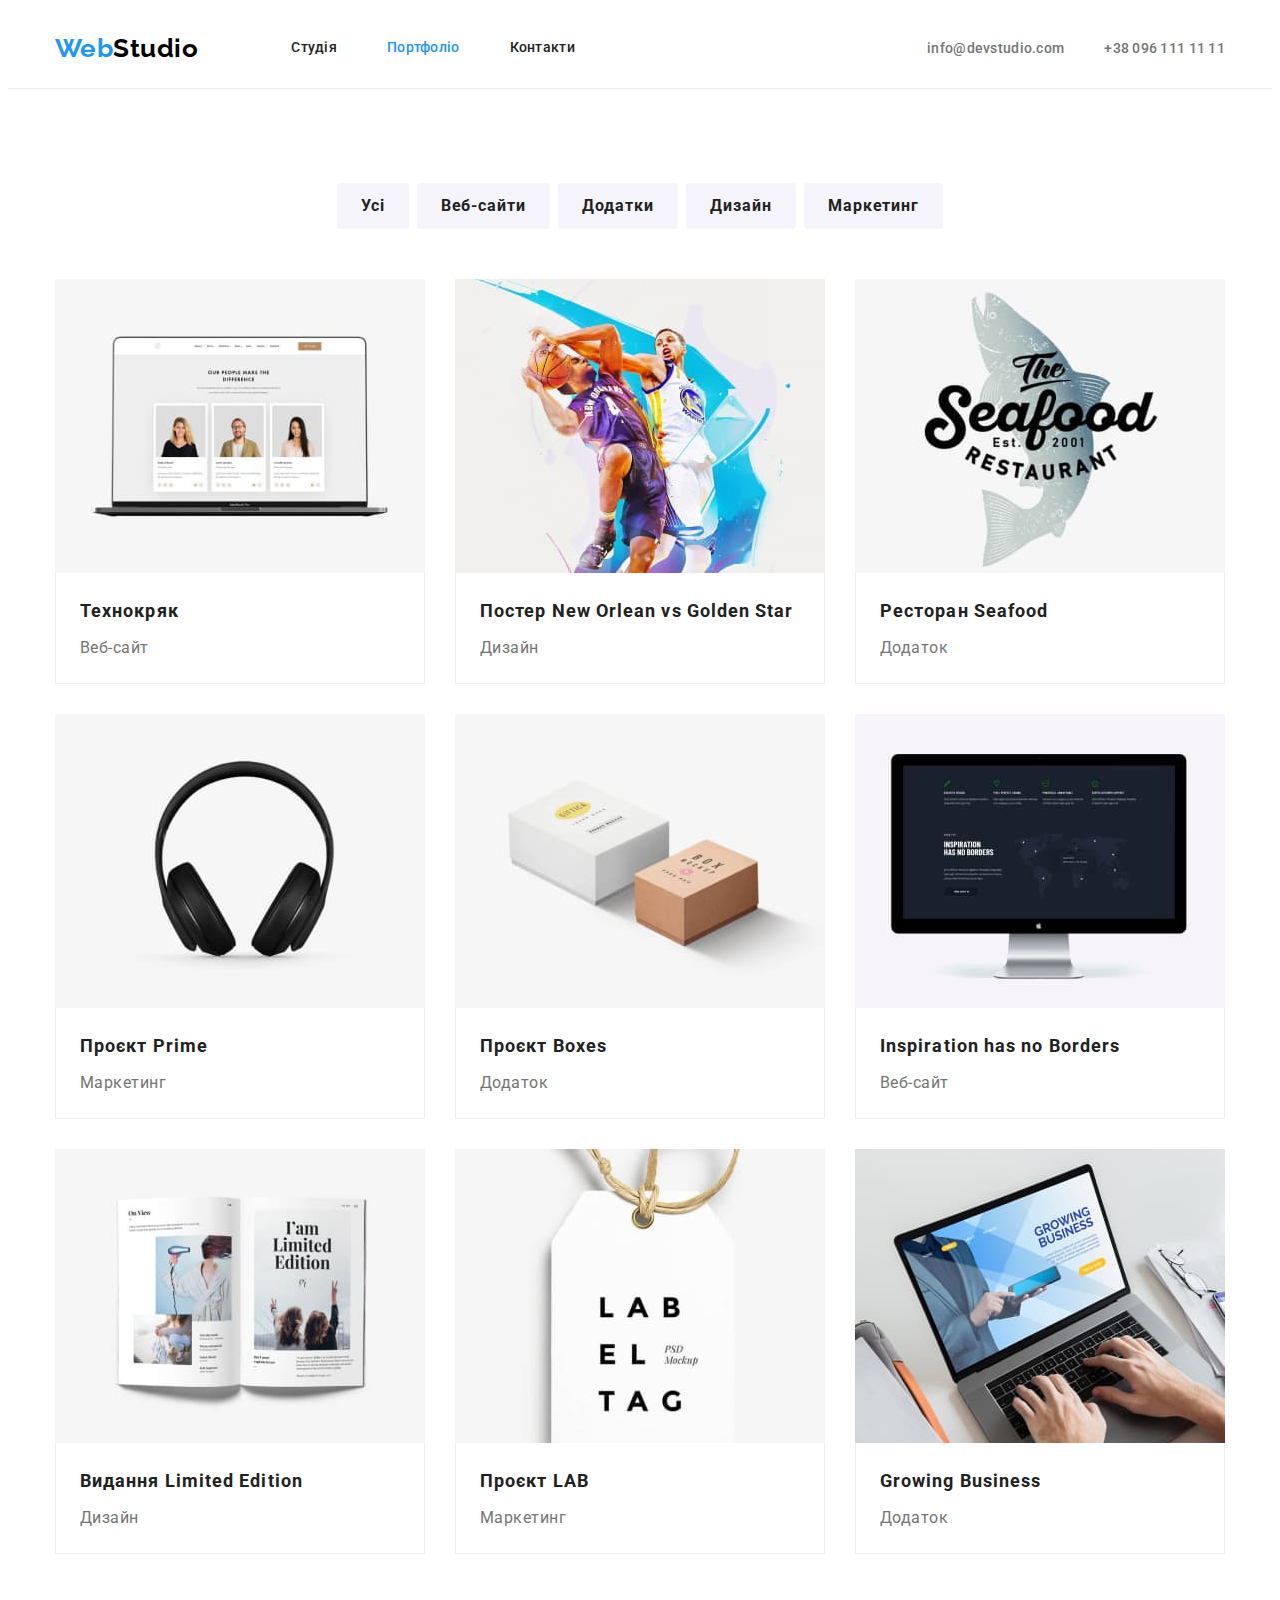
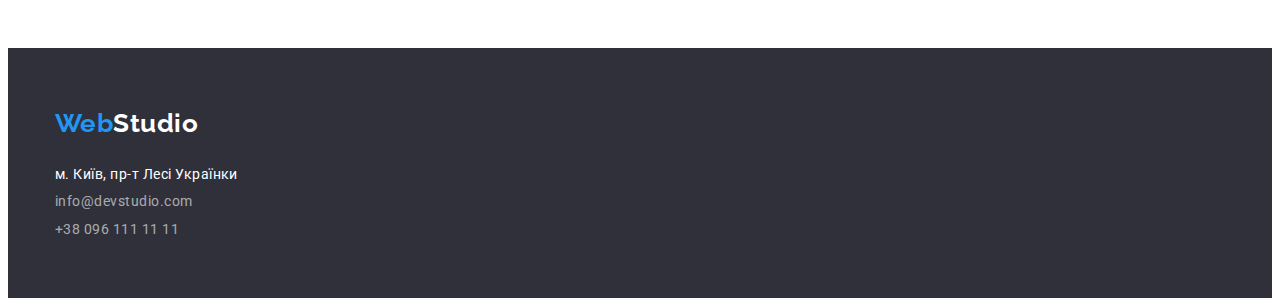
==== portfolio.html @ 158a0b50 "клонував" ====
<!DOCTYPE html>
<html lang="uk">

<head>
    <meta charset="UTF-8">
    <meta http-equiv="X-UA-Compatible" content="IE=edge">
    <meta name="viewport" content="width=device-width, initial-scale=1.0">
    <title>WebStudio</title>
    <link rel="preconnect" href="https://fonts.googleapis.com">
    <link rel="preconnect" href="https://fonts.gstatic.com" crossorigin>
    <link href="https://fonts.googleapis.com/css2?family=Raleway:wght@700&family=Roboto:wght@400;500;700;900&display=swap"
        rel="stylesheet">
    <link rel="stylesheet" href="https://cdnjs.cloudflare.com/ajax/libs/modern-normalize/1.1.0/modern-normalize.min.css"
        integrity="sha512-wpPYUAdjBVSE4KJnH1VR1HeZfpl1ub8YT/NKx4PuQ5NmX2tKuGu6U/JRp5y+Y8XG2tV+wKQpNHVUX03MfMFn9Q=="
        crossorigin="anonymous" referrerpolicy="no-referrer">
    <link rel="stylesheet" href="./css/styles.css">
</head>

<body>
    <!-- Шапка сайта -->
<header class="header">
    <div class="container header-wrap">
        <a href="./index.html" class="logo">Web<span class="header-logo">Studio</span></a>
        <nav>
            <ul class="site-nav list">
                <li class="item">
                    <a href="./index.html" class="link ">Студія</a>
                </li>
                <li class="item">
                    <a href="./portfolio.html" class="link active">Портфоліо</a>
                </li>
                <li class="item">
                    <a href="" class="link">Контакти</a>
                </li>
            </ul>
        </nav>
        <ul class="contacts list">
            <li class="item"><a href="mailto:info@devstudio.com" class="contacts-link">info@devstudio.com</a> </li>
            <li class="item"><a href="tel:+380961111111" class="contacts-link">+38 096 111 11 11</a> </li>
        </ul>
    </div>
</header>

<main>
    <section class="sections work">
        <div class="container">
            <ul class="filter list">
                <li class="item">
                    <button class="button seconadry">Усі</button>
                </li>
                <li class="item">
                    <button class="button seconadry">Веб-сайти</button>
                </li>
                <li class="item">
                    <button class="button seconadry">Додатки</button>
                </li>
                <li class="item">
                    <button class="button seconadry">Дизайн</button>
                </li>
                <li class="item">
                    <button class="button seconadry">Маркетинг</button>
                </li>
            </ul>

            <ul class="items list">
                <li class="item">
                    <a href="#" class="work-link">
                        <img class="item" src="./images/techno.jpg" alt="Ноутбук з відкритим сайтом" width="370">
                        <div class="wrapper">
                            <h2 class="work-title">Технокряк</h2>
                            <p class="work-text">Веб-сайт</p>
                        </div>
                    </a>
                </li>
                <li class="item">
                    <a href="" class="work-link">
                        <img class="item" src="./images/poster.jpg" alt="два баскетболіста" width="370">
                        <div class="wrapper">
                            <h2 class="work-title">Постер New Orlean vs Golden Star</h2>
                            <p class="work-text">Дизайн</p>
                        </div>
                    </a>   
                </li>
                <li class="item">
                    <a href="" class="work-link">
                        <img class="item" src="./images/seafood.jpg" alt="реклама ресторана" width="370">
                        <div class="wrapper">
                            <h2 class="work-title">Ресторан Seafood</h2>
                            <p class="work-text">Додаток</p>
                        </div>
                    </a>
                </li>
                <li class="item">
                    <a href="" class="work-link">
                        <img class="item" src="./images/prime.jpg" alt="навушники" width="370">
                        <div class="wrapper">
                            <h2 class="work-title">Проєкт Prime</h2>
                            <p class="work-text">Маркетинг</p>
                        </div>
                    </a>    
                </li>
                <li class="item">
                    <a href="" class="work-link">
                        <img class="item" src="./images/boxes.jpg" alt="коробки доставки" width="370">
                        <div class="wrapper">
                            <h2 class="work-title">Проєкт Boxes</h2>
                            <p class="work-text">Додаток</p>
                        </div>
                    </a>    
                </li>
                <li class="item">
                    <a href="" class="work-link">
                        <img class="item" src="./images/noborders.jpg" alt="imac з відкритим сайтом" width="370">
                        <div class="wrapper">
                            <h2 class="work-title">Inspiration has no Borders</h2>
                            <p class="work-text">Веб-сайт</p>
                        </div>
                    </a>
                </li>
                <li class="item">
                    <a href="" class="work-link">
                        <img class="item" src="./images/edition.jpg" alt="брошура видання Limited Edition" width="370">
                        <div class="wrapper">
                            <h2 class="work-title">Видання Limited Edition</h2>
                            <p class="work-text">Дизайн</p>
                        </div>
                    </a>    
                </li>
                <li class="item">
                    <a href="" class="work-link">
                        <img class="item" src="./images/lab.jpg" alt="бірка лаб" width="370">
                        <div class="wrapper">
                            <h2 class="work-title">Проєкт LAB</h2>
                            <p class="work-text">Маркетинг</p>
                        </div>
                    </a>    
                </li>
                <li class="item">
                    <a href="" class="work-link">
                        <img class="item" src="./images/business.jpg" alt="Ноутбук з відкритим додатком" width="370">
                        <div class="wrapper">
                            <h2 class="work-title">Growing Business</h2>
                            <p class="work-text">Додаток</p>
                        </div>
                    </a>    
                </li>
            </ul>
        </div>
    </section>
</main>

    <!-- Футер -->
    <footer>
        <div class="container">
            <a href="./index.html" class="logo">Web<span class="footer-logo">Studio</span></a>
            <address class="footer-address">
                м. Київ, пр-т Лесі Українки
                <ul class="contacts-footer list">
                    <li class="item"><a href="mailto:info@devstudio.com" class="link">info@devstudio.com</a> </li>
                    <li class="item"><a href="tel:+380961111111" class="link">+38 096 111 11 11</a> </li>
                </ul>
            </address>
        </div>
    </footer>
</body>
</html>
---- css/styles.css ----
/* Палітра
білий #FFFFFF
акцент #2196F3
заголовки #212121
текст #757575 */

*,
*::before,
*::after {
    box-sizing: border-box;
}
:root{
    --primary-text-color:#757575;
    --title-text-color:#212121;
    --accent-color:#2196F3;
    --white-color:#FFFFFF;
    --primery-bgc:#F5F4FA;
    --secondary-bgc:#2F303A;
}
body{
    font-family: 'Roboto',sans-serif;
    letter-spacing: 0.03em;

    background: var(--white-color);
    color:var(--primary-text-color)
}
h1,h2,h3,h4,h5,h6,p{
    margin: 0;
}
.list {
    margin-top: 0;
    margin-bottom: 0;
    padding-left: 0;

    list-style: none;
}
.container{
    margin-right: auto;
    margin-left: auto;
    padding-right: 15px;
    padding-left: 15px;
    width: 1200px;
}
img {
    display: block;
}
/* button */
.button {
    padding: 6px 22px;
    border-radius: 4px;

    color: var(--title-text-color);
    background-color: var(--white-color);
    border-color: transparent;
    font-family: inherit;
    font-weight: 700;
    font-size: 16px;
    line-height: 1.87;
    letter-spacing: 0.06em;
}
.button.primary{
    color: var(--white-color);
    background-color:var(--accent-color);
    box-shadow: 0px 3px 1px rgba(0, 0, 0, 0.1), 0px 1px 2px rgba(0, 0, 0, 0.08), 0px 2px 2px rgba(0, 0, 0, 0.12);
    
}
.button.seconadry{
    color: var(--title-text-color);
    background-color: var(--primery-bgc);
}
.button.seconadry:hover,
.button.seconadry:focus{
    color: var(--white-color);
    background-color: var(--accent-color);
    box-shadow: 0px 3px 1px rgba(0, 0, 0, 0.1), 0px 1px 2px rgba(0, 0, 0, 0.08), 0px 2px 2px rgba(0, 0, 0, 0.12);
}
/* Header */
.header{
    border-bottom: 1px solid #ECECEC;
}

.header-wrap{
    display: flex;
    align-items: center;
}
/* logo */
.logo{
    margin-right: 93px;

    color:var(--accent-color);
    font-family: 'Raleway', sans-serif;
    font-weight: 700;
    font-size: 26px;
    line-height: 1.19;
    text-decoration: none;
}
.header-logo{
    color: #000000;
}
/* nav */
.site-nav{
    display: flex;
}
.site-nav .item:not(:last-child){
    margin-right: 50px;
}

.site-nav .link{
    display: block;
    padding-top: 32px;
    padding-bottom: 32px;

    color: var(--title-text-color);
    font-weight: 500;
    font-size: 14px;
    line-height: 1.14;
    letter-spacing: 0.02em;
    text-decoration: none;
}
.site-nav .link:hover,
.site-nav .link:focus {
    color: var(--accent-color);
}
.site-nav .active{
    color: var(--accent-color);
}
/* contact */
.contacts{
    display: flex;
    margin-left: auto;
}
.contacts > .item:not(:last-child){
    margin-right: 40px;
}
.contacts .contacts-link{
    color: var(--primary-text-color);
    font-weight: 500;
    font-size: 14px;
    line-height: 1.14;
    letter-spacing: 0.02em;
    text-decoration: none;
}
.contacts .contacts-link:hover,
.contacts .contacts-link:focus {
    color: var(--accent-color);
}

/* hero */
.hero{
    text-align: center;
    padding-top: 200px;
    padding-bottom: 200px;

    background-color:var(--secondary-bgc);
}
.hero-title {
    margin-left: auto;
    margin-right: auto;
    margin-bottom: 30px;
    width: 696px;

    color: var(--white-color);
    font-weight: 900;
    font-size: 44px;
    line-height: 1.36;
    letter-spacing: 0.06em;
    text-transform: uppercase;
}
/* Sections */
.sections{
    padding-bottom: 94px;
    padding-top: 94px;
}
.sections-title {
    margin-bottom: 50px;
    text-align: center;

    color: var(--title-text-color);
    font-weight: 700;
    font-size: 36px;
    line-height: 1.16;
}
/* features */
.feature{
    padding-bottom: 0;
}
.features{
    display: flex;
}
.features > .item{
    width: 270px;
}
.features>.item:not(:last-child){
    margin-right: 30px;
}

.features .title{
    margin-bottom: 10px;

    color: var(--title-text-color);
    font-weight: 700;
    font-size: 14px;
    line-height: 1.14;
}
.features .text{

    font-weight: 400;
    font-size: 14px;
    line-height: 1.71;

}

/* Description */
.desc{
    display: flex;
}
.desc > .item:not(:last-child){
    margin-right: 30px;
}

/* team  */
.sections.team{
    background-color: var(--primery-bgc);
}
.team-list{
    display: flex;
}
.team-list > .item{
    width: 270px;
    border-radius: 0px 0px 4px 4px;
    
    background-color: var(--white-color);
    box-shadow: 0px 1px 3px rgba(0, 0, 0, 0.12), 0px 1px 1px rgba(0, 0, 0, 0.14), 0px 2px 1px rgba(0, 0, 0, 0.2);
}
.team-list>.item:not(:last-child){
    margin-right: 30px;
}
.team-wrapper{
    padding-top: 30px;
    padding-bottom: 30px;
}
.team-title{
    margin-bottom: 10px;
    text-align: center;

    color: var(--title-text-color);
    font-weight: 500;
    font-size: 16px;
    line-height: 1.18;
}
.team .text{
    text-align: center;

    font-weight: 400;
    font-size: 16px;
    line-height: 1.18;   
}
/* footer */
footer{
    background-color: var(--secondary-bgc);
    padding-top: 60px;
    padding-bottom: 60px;
}

.footer-logo{
    color: var(--white-color);
}
.footer-address{
    margin-top: 28px;

    color: var(--white-color);
    font-weight: 400;
    font-size: 14px;
    line-height: 1.14;
    font-style: normal;
}
/* contact */
.contacts-footer{
    margin-top: 12px;
}
.contacts-footer .link{
    color: rgba(255, 255, 255, 0.6);
    font-weight: 400;
    font-size: 14px;
    line-height: 1.14;
    text-decoration: none;
}

.contacts-footer .link:hover,
.contacts-footer .link:focus {
    color: var(--accent-color);
}
.contacts-footer > .item:not(:first-child) {
    margin-top: 12px;
}

/* Portfolio */
.filter{
    display: flex;
    justify-content: center;
    margin-bottom: 50px;
}
.filter > .item:not(:last-child){
    margin-right: 8px;
}

.items{
    margin: -15px;
    display: flex;
    flex-wrap: wrap;  
}
.items > .item{
    margin: 15px;
    background-color:var(--white-color);
}
.items .wrapper{
    border: 1px solid #EEEEEE;
    border-top: none;
    padding: 20px 24px;
}
.work-title{
    margin-bottom: 4px;

    color: var(--title-text-color);
    font-weight: 700;
    font-size: 18px;
    line-height: 2;
    letter-spacing: 0.06em;
}
.work-text{

    color: var(--primary-text-color);
    font-weight: 400;
    font-size: 16px;
    line-height: 1.87;  
}
.work-link {
    text-decoration: none;
}
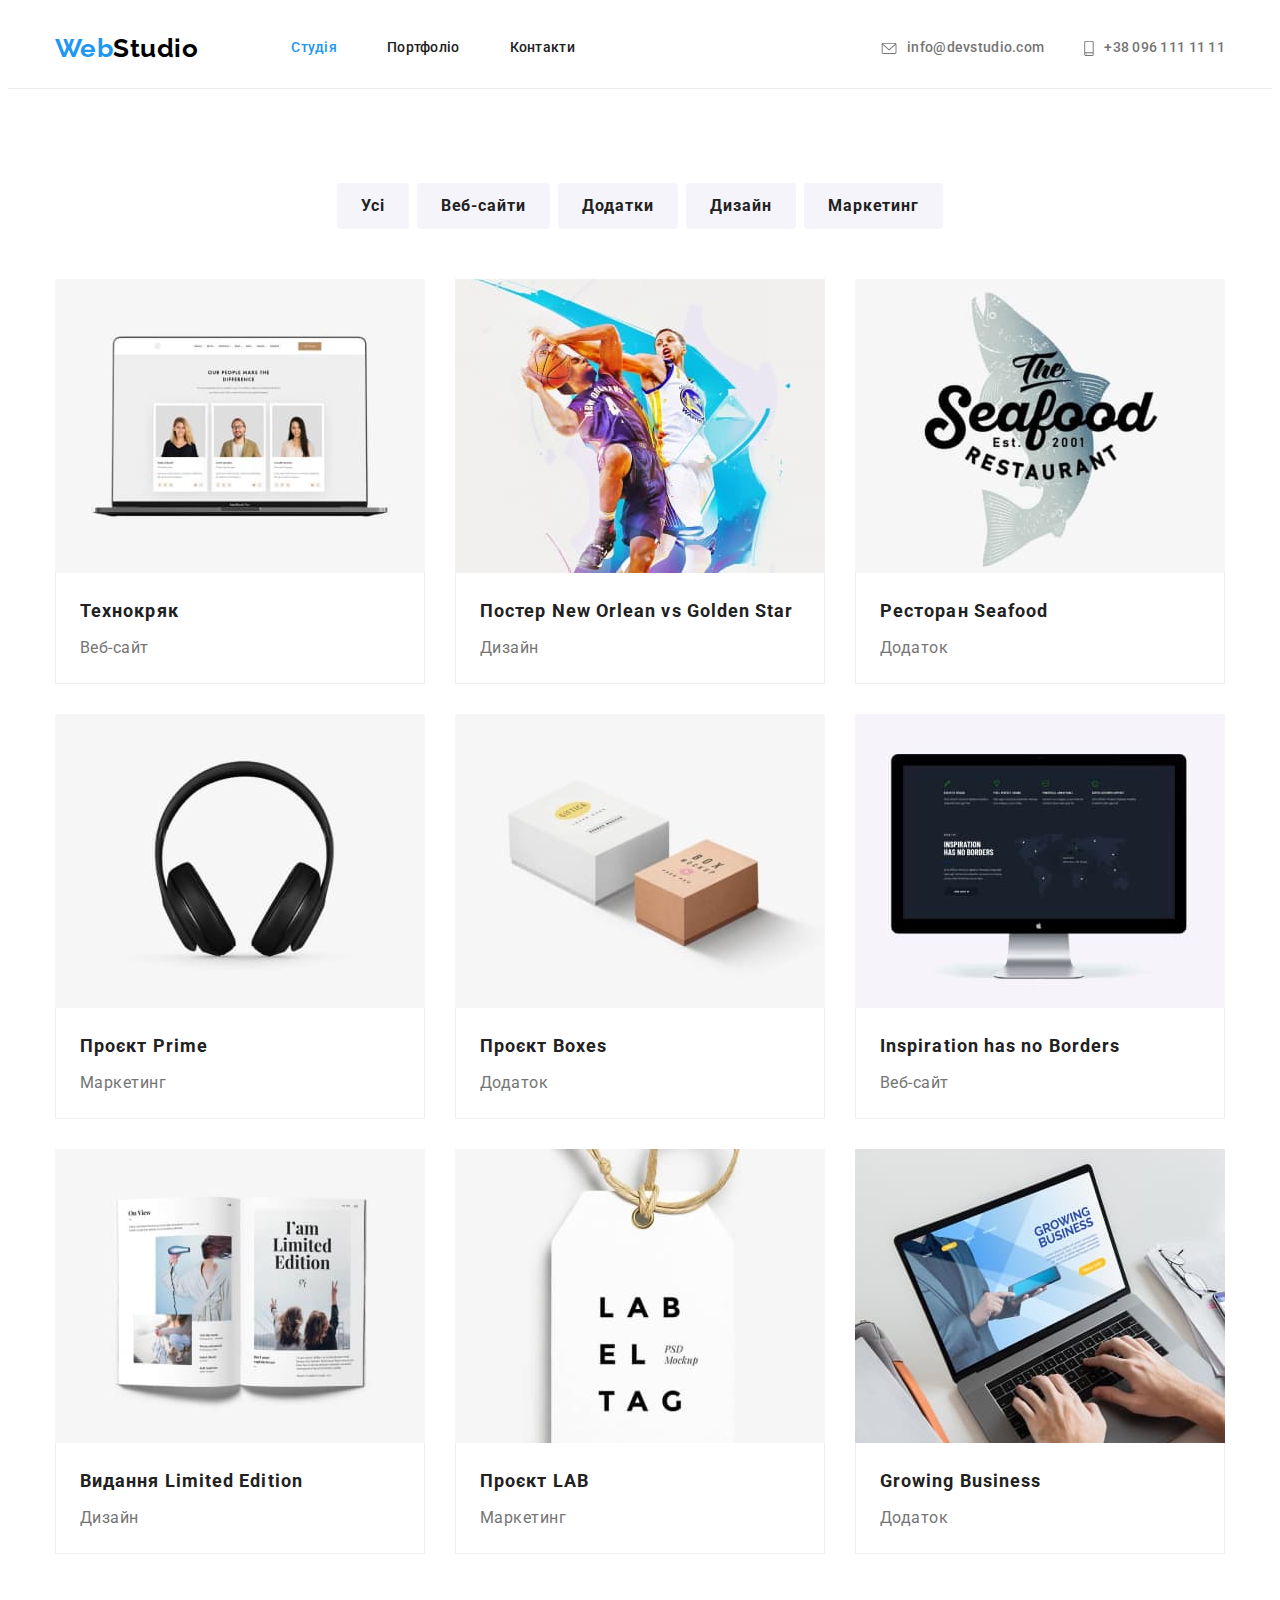
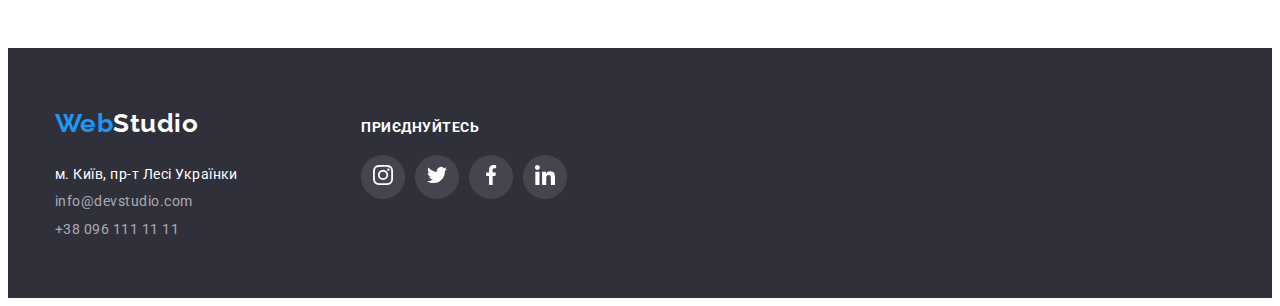
==== commit 9fd1106b: "dz4" ====
--- a/portfolio.html
+++ b/portfolio.html
@@ -24,10 +24,10 @@
         <nav>
             <ul class="site-nav list">
                 <li class="item">
-                    <a href="./index.html" class="link ">Студія</a>
-                </li>
-                <li class="item">
-                    <a href="./portfolio.html" class="link active">Портфоліо</a>
+                    <a href="./index.html" class="link active">Студія</a>
+                </li>
+                <li class="item">
+                    <a href="./portfolio.html" class="link">Портфоліо</a>
                 </li>
                 <li class="item">
                     <a href="" class="link">Контакти</a>
@@ -35,8 +35,16 @@
             </ul>
         </nav>
         <ul class="contacts list">
-            <li class="item"><a href="mailto:info@devstudio.com" class="contacts-link">info@devstudio.com</a> </li>
-            <li class="item"><a href="tel:+380961111111" class="contacts-link">+38 096 111 11 11</a> </li>
+            <li class="item"><a href="mailto:info@devstudio.com" class="contacts-link">
+                    <svg class="envelope">
+                        <use href="./images/icons.svg#envelope" width="16" height="12"></use>
+                    </svg>
+                    info@devstudio.com</a> </li>
+            <li class="item"><a href="tel:+380961111111" class="contacts-link">
+                    <svg class="smartphone">
+                        <use href="./images/icons.svg#smartphone" width="10" height="16"></use>
+                    </svg>
+                    +38 096 111 11 11</a> </li>
         </ul>
     </div>
 </header>
@@ -150,8 +158,9 @@
 </main>
 
     <!-- Футер -->
-    <footer>
-        <div class="container">
+<footer>
+    <div class="container footer">
+        <div>
             <a href="./index.html" class="logo">Web<span class="footer-logo">Studio</span></a>
             <address class="footer-address">
                 м. Київ, пр-т Лесі Українки
@@ -161,6 +170,40 @@
                 </ul>
             </address>
         </div>
-    </footer>
+        <div class="invite">
+            <h3 class="invite-title">приєднуйтесь</h3>
+            <ul class="social list">
+                <li class="item ">
+                    <a href="" class="">
+                        <svg class="icon">
+                            <use href="./images/icons.svg#instagram" width="20" height="20"></use>
+                        </svg>
+                    </a>
+                </li>
+                <li class="item">
+                    <a href="" class="">
+                        <svg class="icon">
+                            <use href="./images/icons.svg#twitter" width="20" height="20"></use>
+                        </svg>
+                    </a>
+                </li>
+                <li class="item">
+                    <a href="" class="">
+                        <svg class="icon">
+                            <use href="./images/icons.svg#facebook" width="20" height="20"></use>
+                        </svg>
+                    </a>
+                </li>
+                <li class="item">
+                    <a href="" class="">
+                        <svg class="icon">
+                            <use href="./images/icons.svg#linkedin" width="20" height="20"></use>
+                        </svg>
+                    </a>
+                </li>
+            </ul>
+        </div>
+    </div>
+</footer>
 </body>
 </html>--- a/css/styles.css
+++ b/css/styles.css
@@ -27,6 +27,9 @@
 h1,h2,h3,h4,h5,h6,p{
     margin: 0;
 }
+a {
+    display: block;
+}
 .list {
     margin-top: 0;
     margin-bottom: 0;
@@ -57,6 +60,7 @@
     font-size: 16px;
     line-height: 1.87;
     letter-spacing: 0.06em;
+    cursor: pointer;
 }
 .button.primary{
     color: var(--white-color);
@@ -73,6 +77,15 @@
     color: var(--white-color);
     background-color: var(--accent-color);
     box-shadow: 0px 3px 1px rgba(0, 0, 0, 0.1), 0px 1px 2px rgba(0, 0, 0, 0.08), 0px 2px 2px rgba(0, 0, 0, 0.12);
+}
+.hero-button {
+    padding: 10px 24px;
+}
+.hero-button:hover,
+.hero-button:focus{
+    padding: 10px 32px;
+
+    background-color: #188CE8;
 }
 /* Header */
 .header{
@@ -128,7 +141,21 @@
 .contacts{
     display: flex;
     margin-left: auto;
-}
+    align-items: center;
+    fill: currentColor;
+    
+}
+.envelope{
+    width: 16px;
+    height: 12px;
+    margin-right: 10px;
+}
+.smartphone{
+    width: 10px;
+    height: 16px;
+    margin-right: 10px;
+}
+
 .contacts > .item:not(:last-child){
     margin-right: 40px;
 }
@@ -139,7 +166,10 @@
     line-height: 1.14;
     letter-spacing: 0.02em;
     text-decoration: none;
-}
+    display: flex;
+    align-items: center;
+}
+
 .contacts .contacts-link:hover,
 .contacts .contacts-link:focus {
     color: var(--accent-color);
@@ -150,8 +180,16 @@
     text-align: center;
     padding-top: 200px;
     padding-bottom: 200px;
-
-    background-color:var(--secondary-bgc);
+    max-width: 1600px;
+    height: 600px;
+    margin-left: auto;
+    margin-right: auto;
+
+    background-image: linear-gradient(to right, rgba(47, 48, 58, 0.4), rgba(47, 48, 58, .4)),
+    url(../images/hero.jpg);
+    background-size: cover;
+    background-position: center;
+    background-color: #C4C4C4;
 }
 .hero-title {
     margin-left: auto;
@@ -192,6 +230,21 @@
 }
 .features>.item:not(:last-child){
     margin-right: 30px;
+}
+.icon{
+    width: 70px;
+    height: 70px;
+}
+.feature .wrap{
+    display: flex;
+    justify-content: center;
+    align-items: center;
+    width: 270px;
+    height: 120px;
+    margin-bottom: 30px;
+
+    background: #F5F4FA;
+    border-radius: 4px;
 }
 
 .features .title{
@@ -255,7 +308,66 @@
     font-size: 16px;
     line-height: 1.18;   
 }
+.social{
+    display: flex;
+    margin-top: 16px;
+    fill: currentColor;
+    align-items: center;
+    justify-content: center;
+}
+.social .item{
+    display: flex;
+    align-items: center;
+    justify-content: center;
+    border-radius: 50%;
+    width: 44px;
+    height: 44px;
+    fill: #AFB1B8;
+}
+.social .item:hover{
+    background-color: var(--accent-color);
+    fill: #EEEEEE;
+}
+.social .item:not(:last-child){
+    margin-right: 10px;
+}
+.social .icon{
+    width: 20px;
+    height: 20px;
+}
+/* Clients */
+.clients{
+    display: flex;
+    margin-top: 16px;
+    align-items: center;
+    justify-content: center;
+}
+.clients .icon{
+    width: 106px;
+    height: 60px;
+}
+.clients .item{
+    display: flex;
+    align-items: center;
+    justify-content: center;
+    border: 1px solid #AFB1B8;
+    border-radius: 4px;
+    width: 170px;
+    height: 92px;
+    fill: #AFB1B8;
+
+}
+.clients .item:hover {
+    border-color: var(--accent-color);
+    fill:var(--accent-color);
+}
+.clients .item:not(:last-child) {
+    margin-right: 30px;
+}
 /* footer */
+.footer{
+    display: flex;
+}
 footer{
     background-color: var(--secondary-bgc);
     padding-top: 60px;
@@ -293,7 +405,25 @@
 .contacts-footer > .item:not(:first-child) {
     margin-top: 12px;
 }
-
+.invite{
+    margin-left: 70px;
+}
+.invite-title {
+    font-weight: 700;
+    font-size: 14px;
+    line-height: 16px;
+    text-transform: uppercase;
+    color: var(--white-color);
+    margin-bottom: 20px;
+}
+.invite .item {
+    background-color: rgba(255, 255, 255, 0.1);
+    fill: var(--white-color);
+}
+.footer{
+    display: flex;
+    align-items:baseline;
+}
 /* Portfolio */
 .filter{
     display: flex;
@@ -337,3 +467,6 @@
 .work-link {
     text-decoration: none;
 }
+.items > .item:hover{
+    box-shadow: 0px 1px 1px rgba(0, 0, 0, 0.12), 0px 4px 4px rgba(0, 0, 0, 0.06), 1px 4px 6px rgba(0, 0, 0, 0.16);
+}
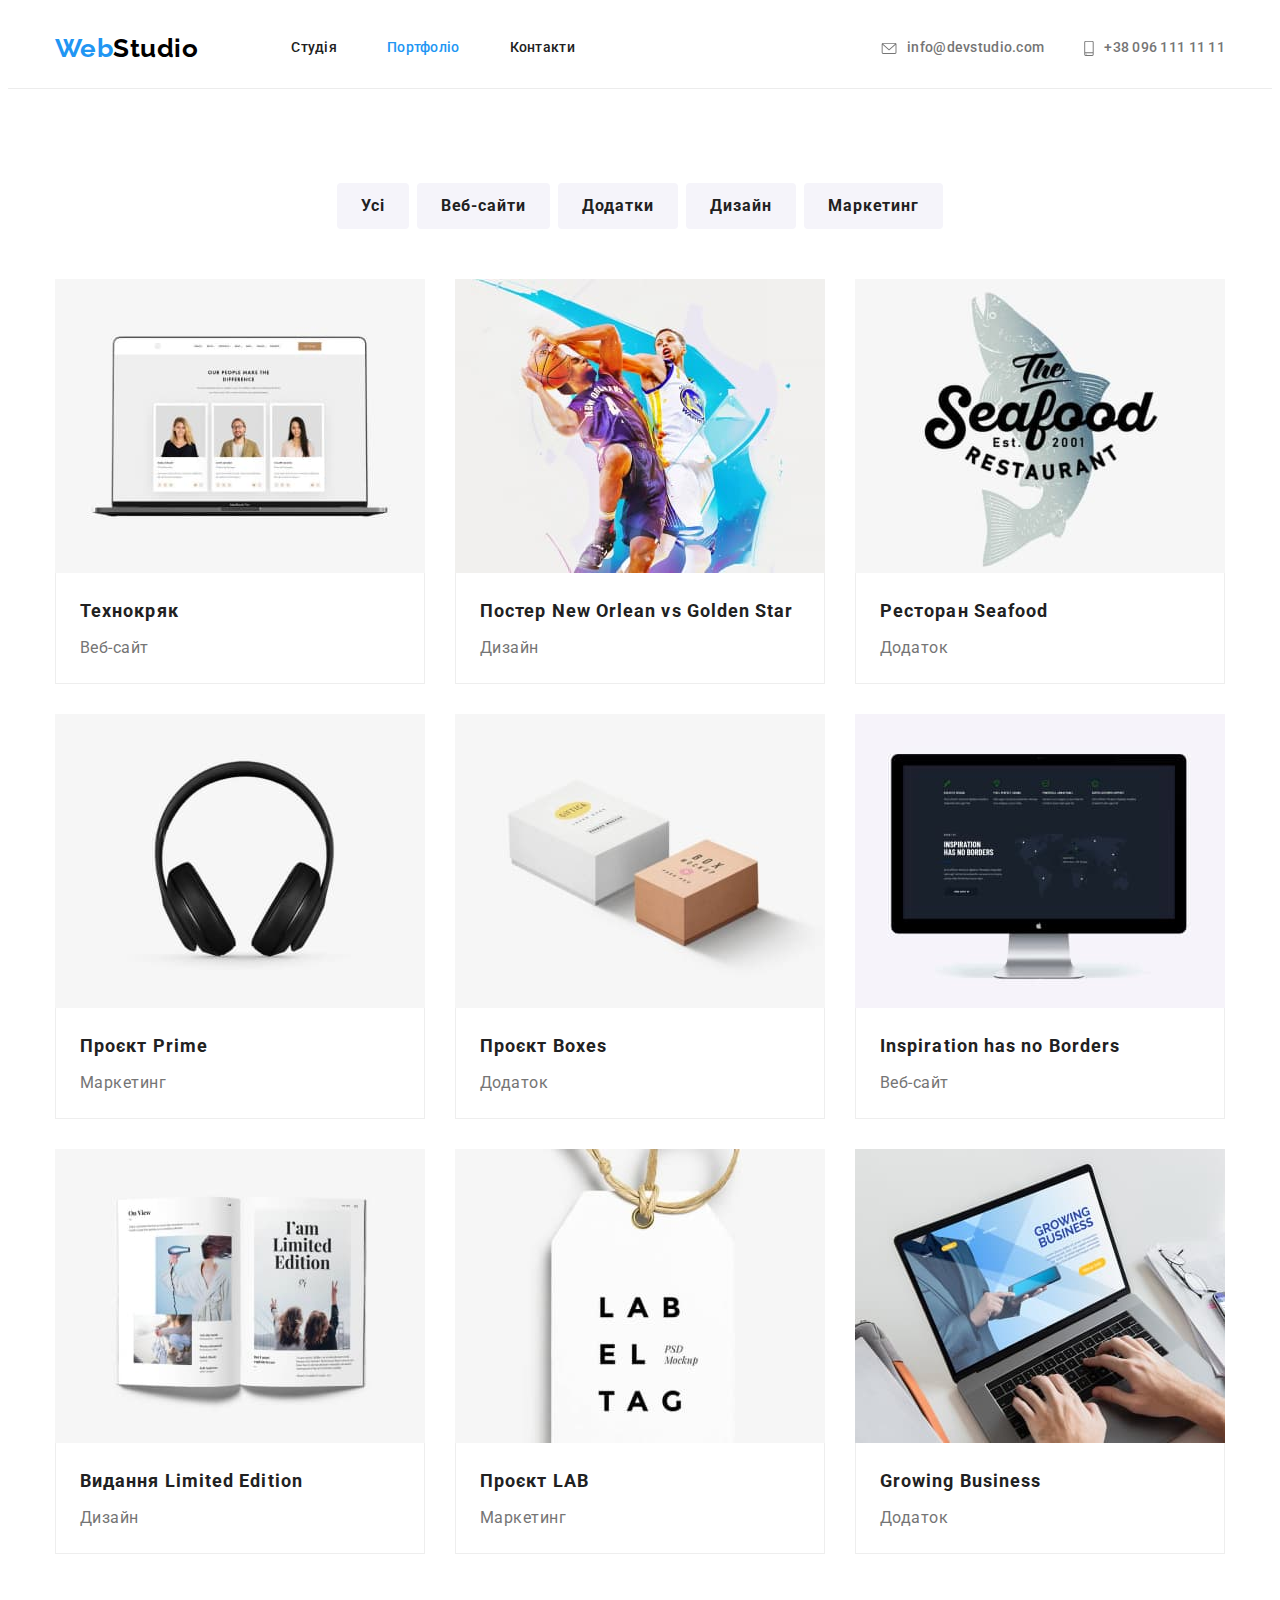
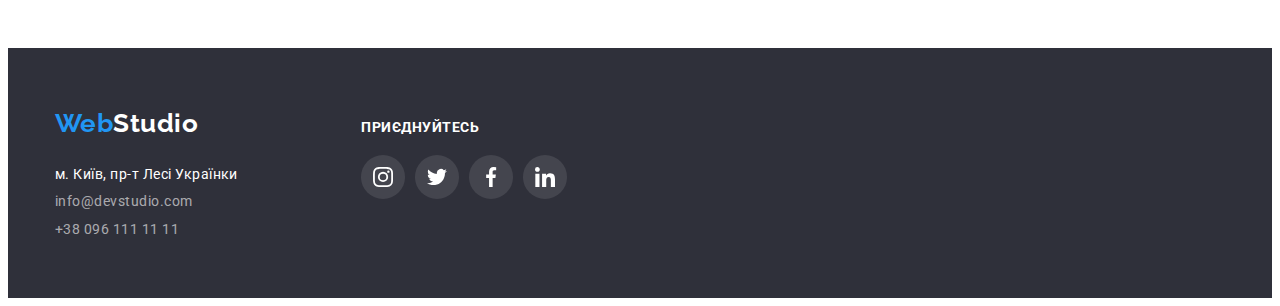
==== commit a1bc4caf: "Допрацював" ====
--- a/portfolio.html
+++ b/portfolio.html
@@ -24,10 +24,10 @@
         <nav>
             <ul class="site-nav list">
                 <li class="item">
-                    <a href="./index.html" class="link active">Студія</a>
-                </li>
-                <li class="item">
-                    <a href="./portfolio.html" class="link">Портфоліо</a>
+                    <a href="./index.html" class="link">Студія</a>
+                </li>
+                <li class="item">
+                    <a href="./portfolio.html" class="link active">Портфоліо</a>
                 </li>
                 <li class="item">
                     <a href="" class="link">Контакти</a>
@@ -174,28 +174,28 @@
             <h3 class="invite-title">приєднуйтесь</h3>
             <ul class="social list">
                 <li class="item ">
-                    <a href="" class="">
+                    <a href="" class="link">
                         <svg class="icon">
                             <use href="./images/icons.svg#instagram" width="20" height="20"></use>
                         </svg>
                     </a>
                 </li>
                 <li class="item">
-                    <a href="" class="">
+                    <a href="" class="link">
                         <svg class="icon">
                             <use href="./images/icons.svg#twitter" width="20" height="20"></use>
                         </svg>
                     </a>
                 </li>
                 <li class="item">
-                    <a href="" class="">
+                    <a href="" class="link">
                         <svg class="icon">
                             <use href="./images/icons.svg#facebook" width="20" height="20"></use>
                         </svg>
                     </a>
                 </li>
                 <li class="item">
-                    <a href="" class="">
+                    <a href="" class="link">
                         <svg class="icon">
                             <use href="./images/icons.svg#linkedin" width="20" height="20"></use>
                         </svg>
--- a/css/styles.css
+++ b/css/styles.css
@@ -303,6 +303,7 @@
 }
 .team .text{
     text-align: center;
+    margin-bottom: 16px;
 
     font-weight: 400;
     font-size: 16px;
@@ -310,21 +311,22 @@
 }
 .social{
     display: flex;
-    margin-top: 16px;
     fill: currentColor;
     align-items: center;
     justify-content: center;
-}
-.social .item{
+
+    fill: #AFB1B8;
+}
+.social .link{
     display: flex;
     align-items: center;
     justify-content: center;
     border-radius: 50%;
     width: 44px;
     height: 44px;
-    fill: #AFB1B8;
-}
-.social .item:hover{
+}
+.social .link:hover,
+.social .link:focus{
     background-color: var(--accent-color);
     fill: #EEEEEE;
 }
@@ -338,7 +340,6 @@
 /* Clients */
 .clients{
     display: flex;
-    margin-top: 16px;
     align-items: center;
     justify-content: center;
 }
@@ -346,7 +347,8 @@
     width: 106px;
     height: 60px;
 }
-.clients .item{
+
+.clients .link{
     display: flex;
     align-items: center;
     justify-content: center;
@@ -355,9 +357,9 @@
     width: 170px;
     height: 92px;
     fill: #AFB1B8;
-
-}
-.clients .item:hover {
+}
+.clients .link:hover,
+.clients .link:focus {
     border-color: var(--accent-color);
     fill:var(--accent-color);
 }
@@ -416,7 +418,7 @@
     color: var(--white-color);
     margin-bottom: 20px;
 }
-.invite .item {
+.invite .link {
     background-color: rgba(255, 255, 255, 0.1);
     fill: var(--white-color);
 }
@@ -467,6 +469,7 @@
 .work-link {
     text-decoration: none;
 }
-.items > .item:hover{
+.work-link:hover,
+.work-link:focus{
     box-shadow: 0px 1px 1px rgba(0, 0, 0, 0.12), 0px 4px 4px rgba(0, 0, 0, 0.06), 1px 4px 6px rgba(0, 0, 0, 0.16);
 }
